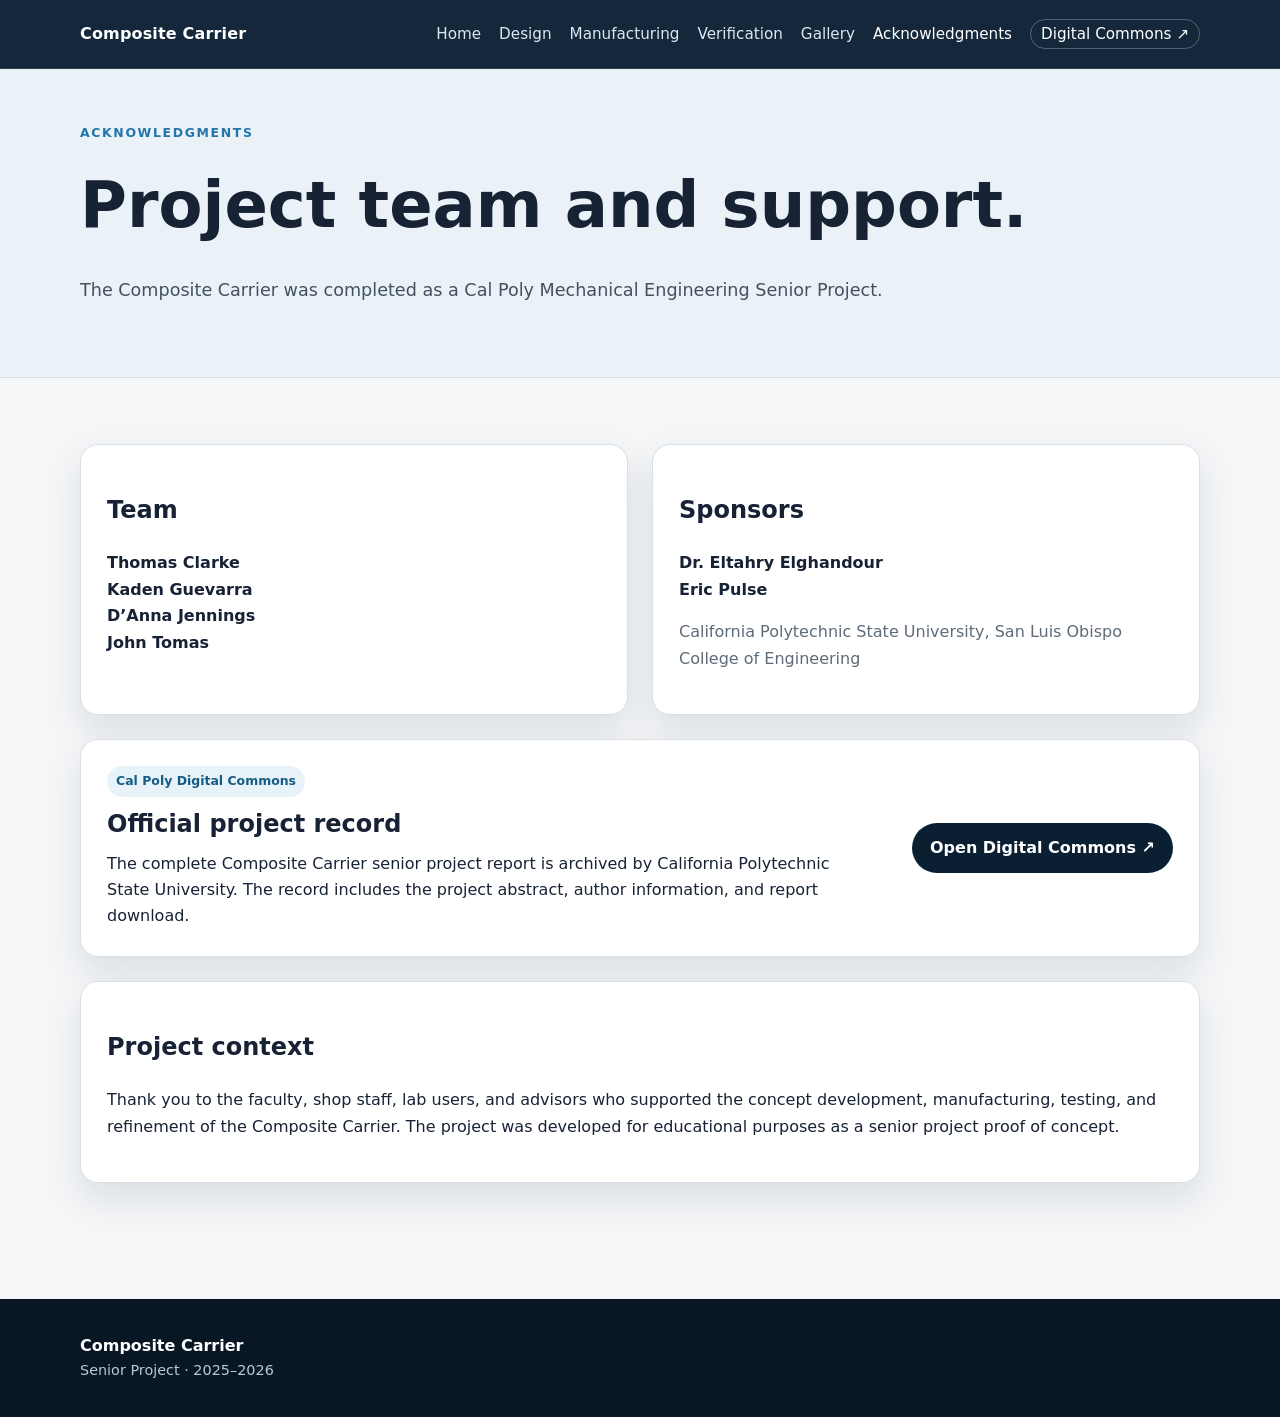
==== acknowledgments.html @ 3e09c5d9 "Add files via upload" ====
<!doctype html><html lang="en"><head><meta charset="utf-8"><meta name="viewport" content="width=device-width,initial-scale=1"><title>Composite Carrier | Acknowledgments</title><link rel="stylesheet" href="styles.css"></head><body>
<header class="site-header"><div class="wrap nav"><a class="brand" href="index.html">Composite Carrier</a><ul class="nav-links"><li><a href="index.html">Home</a></li><li><a href="design.html">Design</a></li><li><a href="manufacturing.html">Manufacturing</a></li><li><a href="verification.html">Verification</a></li><li><a href="gallery.html">Gallery</a></li><li><a aria-current="page" href="acknowledgments.html">Acknowledgments</a></li><li><a class="external" href="https://digitalcommons.calpoly.edu/mesp/912/" target="_blank" rel="noopener noreferrer" aria-label="View the Composite Carrier project in Cal Poly Digital Commons (opens in a new tab)">Digital Commons ↗</a></li></ul></div></header>
<div class="page-hero"><div class="wrap"><div class="section-kicker">Acknowledgments</div><h1>Project team and support.</h1><p class="lead">The Composite Carrier was completed as a Cal Poly Mechanical Engineering Senior Project.</p></div></div>
<main><section><div class="wrap grid"><div class="card span-6"><h2>Team</h2><p><strong>Thomas Clarke</strong><br><strong>Kaden Guevarra</strong><br><strong>D’Anna Jennings</strong><br><strong>John Tomas</strong></p></div><div class="card span-6"><h2>Sponsors</h2><p><strong>Dr. Eltahry Elghandour</strong><br><strong>Eric Pulse</strong></p><p class="muted">California Polytechnic State University, San Luis Obispo<br>College of Engineering</p></div><div class="card span-12 official-record"><div><span class="tag">Cal Poly Digital Commons</span><h2>Official project record</h2><p>The complete Composite Carrier senior project report is archived by California Polytechnic State University. The record includes the project abstract, author information, and report download.</p></div><a class="button record-button" href="https://digitalcommons.calpoly.edu/mesp/912/" target="_blank" rel="noopener noreferrer" aria-label="Open the Composite Carrier record in Cal Poly Digital Commons (opens in a new tab)">Open Digital Commons ↗</a></div><div class="card span-12"><h2>Project context</h2><p>Thank you to the faculty, shop staff, lab users, and advisors who supported the concept development, manufacturing, testing, and refinement of the Composite Carrier. The project was developed for educational purposes as a senior project proof of concept.</p></div></div></section></main>
<footer class="footer"><div class="wrap"><strong>Composite Carrier</strong><div class="small">Senior Project · 2025–2026</div></div></footer></body></html>
---- styles.css ----
:root{--ink:#172235;--navy:#0b1f33;--blue:#2376a8;--sky:#64b5d9;--paper:#f4f6f8;--card:#fff;--line:#d8e0e7;--muted:#5e6b78;--shadow:0 16px 36px rgba(12,31,51,.10)}
*{box-sizing:border-box}html{scroll-behavior:smooth}body{margin:0;font-family:Inter,ui-sans-serif,system-ui,-apple-system,BlinkMacSystemFont,"Segoe UI",sans-serif;color:var(--ink);background:var(--paper);line-height:1.65}a{color:var(--blue)}img{max-width:100%;display:block}.wrap{width:min(1120px,92vw);margin:auto}
.site-header{position:sticky;top:0;z-index:20;background:rgba(11,31,51,.96);backdrop-filter:blur(10px);color:white;border-bottom:1px solid rgba(255,255,255,.12)}.nav{display:flex;align-items:center;justify-content:space-between;gap:24px;min-height:68px}.brand{font-weight:800;letter-spacing:.01em;color:#fff;text-decoration:none}.nav-links{display:flex;gap:18px;list-style:none;padding:0;margin:0;flex-wrap:wrap}.nav-links a{color:#dce8f2;text-decoration:none;font-size:.95rem}.nav-links a:hover,.nav-links a[aria-current="page"]{color:#fff}
.hero{background:linear-gradient(110deg,rgba(11,31,51,.97),rgba(11,31,51,.76)),url('assets/img-000.jpg') center/cover;color:#fff;padding:86px 0 74px}.eyebrow{text-transform:uppercase;letter-spacing:.17em;font-size:.76rem;font-weight:800;color:#9dd6ef}.hero h1{font-size:clamp(2.5rem,6vw,5.3rem);line-height:.98;max-width:900px;margin:.25em 0 .35em}.hero p{font-size:1.18rem;max-width:760px;color:#dce8f2}.button{display:inline-flex;align-items:center;gap:8px;padding:12px 18px;border-radius:999px;background:#fff;color:var(--navy);text-decoration:none;font-weight:800;margin-top:12px}.button.secondary{background:transparent;color:#fff;border:1px solid rgba(255,255,255,.4);margin-left:8px}
section{padding:66px 0}.section-kicker{color:var(--blue);font-weight:800;text-transform:uppercase;letter-spacing:.13em;font-size:.78rem}.section-title{font-size:clamp(2rem,4vw,3.2rem);line-height:1.08;margin:.15em 0 .6em}.lead{font-size:1.1rem;color:#435160;max-width:820px}.grid{display:grid;grid-template-columns:repeat(12,1fr);gap:24px}.card{background:var(--card);border:1px solid var(--line);border-radius:18px;padding:26px;box-shadow:var(--shadow)}.card h3{margin-top:0}.span-4{grid-column:span 4}.span-6{grid-column:span 6}.span-8{grid-column:span 8}.span-12{grid-column:span 12}.metric{font-size:2rem;font-weight:900;color:var(--navy);line-height:1}.muted{color:var(--muted)}
.figure{background:#fff;border:1px solid var(--line);border-radius:18px;overflow:hidden;box-shadow:var(--shadow)}.figure img{width:100%;height:100%;object-fit:cover}.figure figcaption{padding:14px 18px;color:var(--muted);font-size:.9rem}.image-fit{height:360px;object-fit:contain!important;background:white;padding:18px}.timeline{border-left:3px solid var(--sky);padding-left:24px}.timeline h3{margin-bottom:.2em}.timeline p{margin-top:0;color:var(--muted)}
.callout{background:var(--navy);color:white;border-radius:20px;padding:32px}.callout p{color:#d7e2ec}.spec-table{width:100%;border-collapse:collapse;background:#fff;border-radius:14px;overflow:hidden;box-shadow:var(--shadow)}.spec-table th,.spec-table td{padding:14px 16px;border-bottom:1px solid var(--line);text-align:left;vertical-align:top}.spec-table th{background:#eaf2f7;color:var(--navy)}
.page-hero{padding:54px 0;background:#eaf2f7;border-bottom:1px solid var(--line)}.page-hero h1{font-size:clamp(2.3rem,5vw,4.2rem);margin:.15em 0}.gallery{columns:3 280px;column-gap:18px}.gallery figure{break-inside:avoid;margin:0 0 18px;background:#fff;border-radius:14px;overflow:hidden;border:1px solid var(--line)}.gallery img{width:100%}.gallery figcaption{padding:12px 14px;color:var(--muted);font-size:.9rem}.footer{padding:34px 0;background:#091725;color:#bac9d6;margin-top:50px}.footer strong{color:white}.small{font-size:.9rem}.official-record{display:flex;align-items:center;justify-content:space-between;gap:28px}.official-record h2{margin:.35em 0 .25em}.official-record p{margin:0;max-width:760px}.record-button{flex:0 0 auto;background:var(--navy);color:#fff;margin-top:0}.tag{display:inline-block;padding:5px 9px;background:#e7f3f9;color:#155d84;border-radius:999px;font-size:.78rem;font-weight:800;margin-right:5px}
.nav-links a.external{white-space:nowrap;padding:5px 10px;border:1px solid rgba(255,255,255,.28);border-radius:999px;color:#fff}.nav-links a.external:hover{background:rgba(255,255,255,.1);border-color:rgba(255,255,255,.5)}
@media(max-width:800px){.nav{align-items:flex-start;padding:14px 0;flex-direction:column;gap:8px}.nav-links{gap:11px}.hero{padding:62px 0}.span-4,.span-6,.span-8{grid-column:span 12}.button.secondary{margin-left:0}.official-record{align-items:flex-start;flex-direction:column}.image-fit{height:auto}}
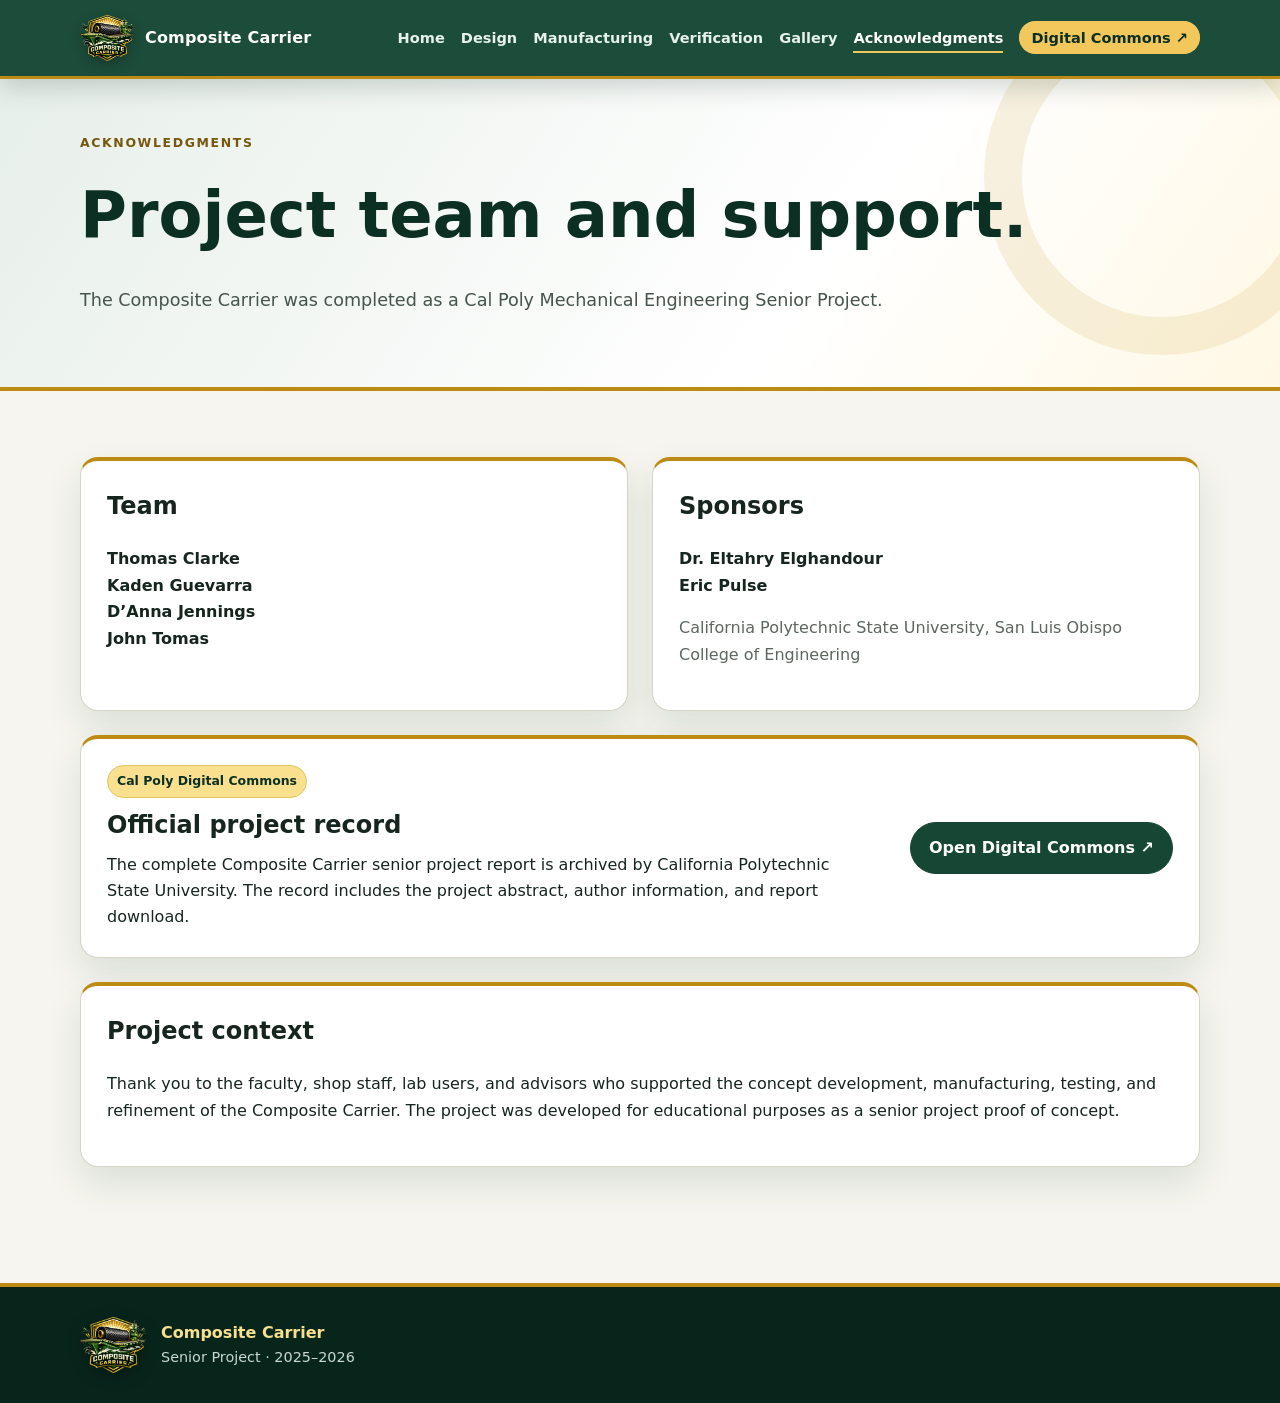
==== commit 68db8737: "Add files via upload" ====
--- a/acknowledgments.html
+++ b/acknowledgments.html
@@ -1,5 +1,5 @@
-<!doctype html><html lang="en"><head><meta charset="utf-8"><meta name="viewport" content="width=device-width,initial-scale=1"><title>Composite Carrier | Acknowledgments</title><link rel="stylesheet" href="styles.css"></head><body>
-<header class="site-header"><div class="wrap nav"><a class="brand" href="index.html">Composite Carrier</a><ul class="nav-links"><li><a href="index.html">Home</a></li><li><a href="design.html">Design</a></li><li><a href="manufacturing.html">Manufacturing</a></li><li><a href="verification.html">Verification</a></li><li><a href="gallery.html">Gallery</a></li><li><a aria-current="page" href="acknowledgments.html">Acknowledgments</a></li><li><a class="external" href="https://digitalcommons.calpoly.edu/mesp/912/" target="_blank" rel="noopener noreferrer" aria-label="View the Composite Carrier project in Cal Poly Digital Commons (opens in a new tab)">Digital Commons ↗</a></li></ul></div></header>
+<!doctype html><html lang="en"><head><meta charset="utf-8"><meta name="viewport" content="width=device-width,initial-scale=1"><title>Composite Carrier | Acknowledgments</title><meta name="theme-color" content="#154734"><link rel="icon" type="image/png" href="assets/composite-carrier-favicon.png"><link rel="stylesheet" href="styles.css"></head><body>
+<header class="site-header"><div class="wrap nav"><a class="brand" href="index.html" aria-label="Composite Carrier home"><img class="brand-logo" src="assets/composite-carrier-logo.png" alt="" width="54" height="46"><span>Composite Carrier</span></a><ul class="nav-links"><li><a href="index.html">Home</a></li><li><a href="design.html">Design</a></li><li><a href="manufacturing.html">Manufacturing</a></li><li><a href="verification.html">Verification</a></li><li><a href="gallery.html">Gallery</a></li><li><a aria-current="page" href="acknowledgments.html">Acknowledgments</a></li><li><a class="external" href="https://digitalcommons.calpoly.edu/mesp/912/" target="_blank" rel="noopener noreferrer" aria-label="View the Composite Carrier project in Cal Poly Digital Commons (opens in a new tab)">Digital Commons ↗</a></li></ul></div></header>
 <div class="page-hero"><div class="wrap"><div class="section-kicker">Acknowledgments</div><h1>Project team and support.</h1><p class="lead">The Composite Carrier was completed as a Cal Poly Mechanical Engineering Senior Project.</p></div></div>
 <main><section><div class="wrap grid"><div class="card span-6"><h2>Team</h2><p><strong>Thomas Clarke</strong><br><strong>Kaden Guevarra</strong><br><strong>D’Anna Jennings</strong><br><strong>John Tomas</strong></p></div><div class="card span-6"><h2>Sponsors</h2><p><strong>Dr. Eltahry Elghandour</strong><br><strong>Eric Pulse</strong></p><p class="muted">California Polytechnic State University, San Luis Obispo<br>College of Engineering</p></div><div class="card span-12 official-record"><div><span class="tag">Cal Poly Digital Commons</span><h2>Official project record</h2><p>The complete Composite Carrier senior project report is archived by California Polytechnic State University. The record includes the project abstract, author information, and report download.</p></div><a class="button record-button" href="https://digitalcommons.calpoly.edu/mesp/912/" target="_blank" rel="noopener noreferrer" aria-label="Open the Composite Carrier record in Cal Poly Digital Commons (opens in a new tab)">Open Digital Commons ↗</a></div><div class="card span-12"><h2>Project context</h2><p>Thank you to the faculty, shop staff, lab users, and advisors who supported the concept development, manufacturing, testing, and refinement of the Composite Carrier. The project was developed for educational purposes as a senior project proof of concept.</p></div></div></section></main>
-<footer class="footer"><div class="wrap"><strong>Composite Carrier</strong><div class="small">Senior Project · 2025–2026</div></div></footer></body></html>
+<footer class="footer"><div class="wrap footer-inner"><img class="footer-logo" src="assets/composite-carrier-logo.png" alt="Composite Carrier team logo" width="66" height="56"><div><strong>Composite Carrier</strong><div class="small">Senior Project · 2025–2026</div></div></div></footer></body></html>
--- a/styles.css
+++ b/styles.css
@@ -1,10 +1,485 @@
-:root{--ink:#172235;--navy:#0b1f33;--blue:#2376a8;--sky:#64b5d9;--paper:#f4f6f8;--card:#fff;--line:#d8e0e7;--muted:#5e6b78;--shadow:0 16px 36px rgba(12,31,51,.10)}
-*{box-sizing:border-box}html{scroll-behavior:smooth}body{margin:0;font-family:Inter,ui-sans-serif,system-ui,-apple-system,BlinkMacSystemFont,"Segoe UI",sans-serif;color:var(--ink);background:var(--paper);line-height:1.65}a{color:var(--blue)}img{max-width:100%;display:block}.wrap{width:min(1120px,92vw);margin:auto}
-.site-header{position:sticky;top:0;z-index:20;background:rgba(11,31,51,.96);backdrop-filter:blur(10px);color:white;border-bottom:1px solid rgba(255,255,255,.12)}.nav{display:flex;align-items:center;justify-content:space-between;gap:24px;min-height:68px}.brand{font-weight:800;letter-spacing:.01em;color:#fff;text-decoration:none}.nav-links{display:flex;gap:18px;list-style:none;padding:0;margin:0;flex-wrap:wrap}.nav-links a{color:#dce8f2;text-decoration:none;font-size:.95rem}.nav-links a:hover,.nav-links a[aria-current="page"]{color:#fff}
-.hero{background:linear-gradient(110deg,rgba(11,31,51,.97),rgba(11,31,51,.76)),url('assets/img-000.jpg') center/cover;color:#fff;padding:86px 0 74px}.eyebrow{text-transform:uppercase;letter-spacing:.17em;font-size:.76rem;font-weight:800;color:#9dd6ef}.hero h1{font-size:clamp(2.5rem,6vw,5.3rem);line-height:.98;max-width:900px;margin:.25em 0 .35em}.hero p{font-size:1.18rem;max-width:760px;color:#dce8f2}.button{display:inline-flex;align-items:center;gap:8px;padding:12px 18px;border-radius:999px;background:#fff;color:var(--navy);text-decoration:none;font-weight:800;margin-top:12px}.button.secondary{background:transparent;color:#fff;border:1px solid rgba(255,255,255,.4);margin-left:8px}
-section{padding:66px 0}.section-kicker{color:var(--blue);font-weight:800;text-transform:uppercase;letter-spacing:.13em;font-size:.78rem}.section-title{font-size:clamp(2rem,4vw,3.2rem);line-height:1.08;margin:.15em 0 .6em}.lead{font-size:1.1rem;color:#435160;max-width:820px}.grid{display:grid;grid-template-columns:repeat(12,1fr);gap:24px}.card{background:var(--card);border:1px solid var(--line);border-radius:18px;padding:26px;box-shadow:var(--shadow)}.card h3{margin-top:0}.span-4{grid-column:span 4}.span-6{grid-column:span 6}.span-8{grid-column:span 8}.span-12{grid-column:span 12}.metric{font-size:2rem;font-weight:900;color:var(--navy);line-height:1}.muted{color:var(--muted)}
-.figure{background:#fff;border:1px solid var(--line);border-radius:18px;overflow:hidden;box-shadow:var(--shadow)}.figure img{width:100%;height:100%;object-fit:cover}.figure figcaption{padding:14px 18px;color:var(--muted);font-size:.9rem}.image-fit{height:360px;object-fit:contain!important;background:white;padding:18px}.timeline{border-left:3px solid var(--sky);padding-left:24px}.timeline h3{margin-bottom:.2em}.timeline p{margin-top:0;color:var(--muted)}
-.callout{background:var(--navy);color:white;border-radius:20px;padding:32px}.callout p{color:#d7e2ec}.spec-table{width:100%;border-collapse:collapse;background:#fff;border-radius:14px;overflow:hidden;box-shadow:var(--shadow)}.spec-table th,.spec-table td{padding:14px 16px;border-bottom:1px solid var(--line);text-align:left;vertical-align:top}.spec-table th{background:#eaf2f7;color:var(--navy)}
-.page-hero{padding:54px 0;background:#eaf2f7;border-bottom:1px solid var(--line)}.page-hero h1{font-size:clamp(2.3rem,5vw,4.2rem);margin:.15em 0}.gallery{columns:3 280px;column-gap:18px}.gallery figure{break-inside:avoid;margin:0 0 18px;background:#fff;border-radius:14px;overflow:hidden;border:1px solid var(--line)}.gallery img{width:100%}.gallery figcaption{padding:12px 14px;color:var(--muted);font-size:.9rem}.footer{padding:34px 0;background:#091725;color:#bac9d6;margin-top:50px}.footer strong{color:white}.small{font-size:.9rem}.official-record{display:flex;align-items:center;justify-content:space-between;gap:28px}.official-record h2{margin:.35em 0 .25em}.official-record p{margin:0;max-width:760px}.record-button{flex:0 0 auto;background:var(--navy);color:#fff;margin-top:0}.tag{display:inline-block;padding:5px 9px;background:#e7f3f9;color:#155d84;border-radius:999px;font-size:.78rem;font-weight:800;margin-right:5px}
-.nav-links a.external{white-space:nowrap;padding:5px 10px;border:1px solid rgba(255,255,255,.28);border-radius:999px;color:#fff}.nav-links a.external:hover{background:rgba(255,255,255,.1);border-color:rgba(255,255,255,.5)}
-@media(max-width:800px){.nav{align-items:flex-start;padding:14px 0;flex-direction:column;gap:8px}.nav-links{gap:11px}.hero{padding:62px 0}.span-4,.span-6,.span-8{grid-column:span 12}.button.secondary{margin-left:0}.official-record{align-items:flex-start;flex-direction:column}.image-fit{height:auto}}
+:root {
+  --poly-green: #154734;
+  --poly-green-deep: #0c2f24;
+  --poly-green-dark: #08251c;
+  --poly-green-soft: #e7efe9;
+  --mustang-gold: #bd8b13;
+  --gold-bright: #f2c75c;
+  --gold-soft: #f8e08e;
+  --gold-wash: #fff8e5;
+  --ink: #17251f;
+  --paper: #f6f5ef;
+  --card: #ffffff;
+  --line: #d8d4c5;
+  --muted: #5b675f;
+  --shadow: 0 16px 36px rgba(21, 71, 52, 0.12);
+}
+
+* { box-sizing: border-box; }
+html { scroll-behavior: smooth; }
+body {
+  margin: 0;
+  font-family: Inter, ui-sans-serif, system-ui, -apple-system, BlinkMacSystemFont, "Segoe UI", sans-serif;
+  color: var(--ink);
+  background: var(--paper);
+  line-height: 1.65;
+}
+a { color: var(--poly-green); }
+a:hover { color: var(--mustang-gold); }
+img { max-width: 100%; display: block; }
+.wrap { width: min(1120px, 92vw); margin: auto; }
+
+.site-header {
+  position: sticky;
+  top: 0;
+  z-index: 20;
+  color: #fff;
+  background: rgba(21, 71, 52, 0.97);
+  border-bottom: 3px solid var(--mustang-gold);
+  box-shadow: 0 8px 24px rgba(8, 37, 28, 0.18);
+  backdrop-filter: blur(10px);
+}
+.nav {
+  min-height: 76px;
+  display: flex;
+  align-items: center;
+  justify-content: space-between;
+  gap: 22px;
+}
+.brand {
+  display: inline-flex;
+  align-items: center;
+  gap: 11px;
+  flex: 0 0 auto;
+  color: #fff;
+  font-weight: 850;
+  letter-spacing: 0.01em;
+  line-height: 1.1;
+  text-decoration: none;
+}
+.brand:hover { color: var(--gold-soft); }
+.brand-logo {
+  width: 54px;
+  height: 46px;
+  object-fit: contain;
+  filter: drop-shadow(0 4px 6px rgba(0, 0, 0, 0.28));
+}
+.nav-links {
+  display: flex;
+  align-items: center;
+  justify-content: flex-end;
+  gap: 16px;
+  flex-wrap: wrap;
+  list-style: none;
+  padding: 0;
+  margin: 0;
+}
+.nav-links a {
+  position: relative;
+  color: #e7f1eb;
+  text-decoration: none;
+  font-size: 0.91rem;
+  font-weight: 650;
+}
+.nav-links a:not(.external)::after {
+  content: "";
+  position: absolute;
+  left: 0;
+  right: 100%;
+  bottom: -7px;
+  height: 2px;
+  background: var(--gold-bright);
+  transition: right 160ms ease;
+}
+.nav-links a:hover,
+.nav-links a[aria-current="page"] { color: #fff; }
+.nav-links a:hover::after,
+.nav-links a[aria-current="page"]::after { right: 0; }
+.nav-links a.external {
+  white-space: nowrap;
+  padding: 7px 11px;
+  color: var(--poly-green-deep);
+  background: var(--gold-bright);
+  border: 1px solid var(--gold-bright);
+  border-radius: 999px;
+}
+.nav-links a.external:hover {
+  color: var(--poly-green-deep);
+  background: var(--gold-soft);
+  border-color: var(--gold-soft);
+}
+
+.hero {
+  color: #fff;
+  padding: 76px 0 70px;
+  background:
+    linear-gradient(112deg, rgba(8, 37, 28, 0.98) 0%, rgba(21, 71, 52, 0.94) 58%, rgba(21, 71, 52, 0.76) 100%),
+    url("assets/img-000.jpg") center / cover;
+  border-bottom: 6px solid var(--mustang-gold);
+}
+.hero-grid {
+  display: grid;
+  grid-template-columns: minmax(0, 1.45fr) minmax(280px, 0.7fr);
+  align-items: center;
+  gap: clamp(30px, 5vw, 64px);
+}
+.hero-copy { min-width: 0; }
+.eyebrow {
+  color: var(--gold-soft);
+  font-size: 0.76rem;
+  font-weight: 850;
+  letter-spacing: 0.17em;
+  text-transform: uppercase;
+}
+.hero h1 {
+  max-width: 900px;
+  margin: 0.25em 0 0.35em;
+  font-size: clamp(2.5rem, 6vw, 5.3rem);
+  line-height: 0.98;
+  text-wrap: balance;
+}
+.hero p {
+  max-width: 760px;
+  color: #e3eee8;
+  font-size: 1.18rem;
+}
+.hero-actions {
+  display: flex;
+  flex-wrap: wrap;
+  gap: 10px;
+  margin-top: 18px;
+}
+.hero-logo {
+  margin: 0;
+  padding: clamp(18px, 3vw, 30px);
+  background: rgba(255, 255, 255, 0.95);
+  border: 3px solid var(--mustang-gold);
+  border-radius: 28px;
+  box-shadow: 0 24px 60px rgba(0, 0, 0, 0.32);
+}
+.hero-logo img {
+  width: 100%;
+  max-height: 430px;
+  object-fit: contain;
+  filter: drop-shadow(0 12px 18px rgba(8, 37, 28, 0.22));
+}
+.button {
+  display: inline-flex;
+  align-items: center;
+  justify-content: center;
+  gap: 8px;
+  margin-top: 0;
+  padding: 12px 18px;
+  color: var(--poly-green-deep);
+  background: var(--gold-bright);
+  border: 1px solid var(--gold-bright);
+  border-radius: 999px;
+  font-weight: 850;
+  text-decoration: none;
+  transition: transform 160ms ease, background 160ms ease, border-color 160ms ease;
+}
+.button:hover {
+  color: var(--poly-green-deep);
+  background: var(--gold-soft);
+  border-color: var(--gold-soft);
+  transform: translateY(-1px);
+}
+.button.secondary {
+  color: #fff;
+  background: transparent;
+  border-color: rgba(248, 224, 142, 0.72);
+}
+.button.secondary:hover {
+  color: var(--poly-green-deep);
+  background: var(--gold-soft);
+  border-color: var(--gold-soft);
+}
+
+section { padding: 66px 0; }
+.section-kicker {
+  color: #76570d;
+  font-size: 0.78rem;
+  font-weight: 850;
+  letter-spacing: 0.13em;
+  text-transform: uppercase;
+}
+.section-title {
+  margin: 0.15em 0 0.6em;
+  font-size: clamp(2rem, 4vw, 3.2rem);
+  line-height: 1.08;
+  text-wrap: balance;
+}
+.lead {
+  max-width: 820px;
+  color: #46544b;
+  font-size: 1.1rem;
+}
+.grid {
+  display: grid;
+  grid-template-columns: repeat(12, 1fr);
+  gap: 24px;
+}
+.grid > * { min-width: 0; }
+.card {
+  position: relative;
+  padding: 26px;
+  overflow: hidden;
+  background: var(--card);
+  border: 1px solid var(--line);
+  border-top: 4px solid var(--mustang-gold);
+  border-radius: 18px;
+  box-shadow: var(--shadow);
+}
+.card h2,
+.card h3 { margin-top: 0; }
+.span-4 { grid-column: span 4; }
+.span-5 { grid-column: span 5; }
+.span-6 { grid-column: span 6; }
+.span-7 { grid-column: span 7; }
+.span-8 { grid-column: span 8; }
+.span-12 { grid-column: span 12; }
+.metric {
+  color: var(--poly-green);
+  font-size: 2rem;
+  font-weight: 900;
+  line-height: 1;
+}
+.muted { color: var(--muted); }
+
+.figure {
+  margin: 0;
+  overflow: hidden;
+  background: #fff;
+  border: 1px solid var(--line);
+  border-radius: 18px;
+  box-shadow: var(--shadow);
+}
+.figure img {
+  width: 100%;
+  height: 100%;
+  object-fit: cover;
+}
+.figure figcaption {
+  padding: 14px 18px;
+  color: var(--muted);
+  background: var(--gold-wash);
+  border-top: 1px solid #eadfbf;
+  font-size: 0.9rem;
+}
+.image-fit {
+  height: 360px;
+  padding: 18px;
+  object-fit: contain !important;
+  background: #fff;
+}
+.timeline {
+  padding-left: 24px;
+  border-left: 4px solid var(--mustang-gold);
+}
+.timeline h3 {
+  margin-bottom: 0.2em;
+  color: var(--poly-green);
+}
+.timeline p {
+  margin-top: 0;
+  color: var(--muted);
+}
+.callout {
+  padding: 32px;
+  color: #fff;
+  background: linear-gradient(135deg, var(--poly-green-deep), var(--poly-green));
+  border: 2px solid var(--mustang-gold);
+  border-radius: 20px;
+  box-shadow: var(--shadow);
+}
+.callout h2,
+.callout strong { color: var(--gold-soft); }
+.callout p { color: #e1ece6; }
+.spec-table {
+  width: 100%;
+  overflow: hidden;
+  background: #fff;
+  border-collapse: collapse;
+  border-radius: 14px;
+  box-shadow: var(--shadow);
+}
+.spec-table th,
+.spec-table td {
+  padding: 14px 16px;
+  border-bottom: 1px solid var(--line);
+  text-align: left;
+  vertical-align: top;
+}
+.spec-table th {
+  color: #fff;
+  background: var(--poly-green);
+  border-bottom-color: var(--mustang-gold);
+}
+.spec-table tbody tr:nth-child(even) { background: var(--gold-wash); }
+
+.page-hero {
+  position: relative;
+  overflow: hidden;
+  padding: 54px 0;
+  background: linear-gradient(125deg, var(--poly-green-soft) 0%, #fff 64%, var(--gold-wash) 100%);
+  border-bottom: 4px solid var(--mustang-gold);
+}
+.page-hero::after {
+  content: "";
+  position: absolute;
+  top: -80px;
+  right: -60px;
+  width: 280px;
+  height: 280px;
+  border: 38px solid rgba(189, 139, 19, 0.12);
+  border-radius: 50%;
+}
+.page-hero .wrap { position: relative; z-index: 1; }
+.page-hero h1 {
+  margin: 0.15em 0;
+  color: var(--poly-green-deep);
+  font-size: clamp(2.3rem, 5vw, 4.2rem);
+  text-wrap: balance;
+}
+.gallery {
+  columns: 3 280px;
+  column-gap: 18px;
+}
+.gallery figure {
+  break-inside: avoid;
+  margin: 0 0 18px;
+  overflow: hidden;
+  background: #fff;
+  border: 1px solid var(--line);
+  border-radius: 14px;
+  box-shadow: 0 10px 26px rgba(21, 71, 52, 0.08);
+}
+.gallery img { width: 100%; }
+.gallery figcaption {
+  padding: 12px 14px;
+  color: var(--muted);
+  background: var(--gold-wash);
+  border-top: 1px solid #eadfbf;
+  font-size: 0.9rem;
+}
+.gallery .logo-gallery {
+  padding: 18px 18px 0;
+  background: linear-gradient(145deg, #fff, var(--gold-wash));
+  border: 2px solid var(--mustang-gold);
+}
+.gallery .logo-gallery img {
+  max-height: 420px;
+  object-fit: contain;
+}
+.gallery .logo-gallery figcaption { margin: 0 -18px; }
+
+.official-record {
+  display: flex;
+  align-items: center;
+  justify-content: space-between;
+  gap: 28px;
+}
+.official-record h2 { margin: 0.35em 0 0.25em; }
+.official-record p { max-width: 760px; margin: 0; }
+.record-button {
+  flex: 0 0 auto;
+  color: #fff;
+  background: var(--poly-green);
+  border-color: var(--poly-green);
+}
+.record-button:hover {
+  color: var(--poly-green-deep);
+  background: var(--gold-soft);
+  border-color: var(--gold-soft);
+}
+.tag {
+  display: inline-block;
+  margin-right: 5px;
+  padding: 5px 9px;
+  color: var(--poly-green-deep);
+  background: var(--gold-soft);
+  border: 1px solid #e1c45d;
+  border-radius: 999px;
+  font-size: 0.78rem;
+  font-weight: 850;
+}
+
+.footer {
+  margin-top: 50px;
+  padding: 30px 0;
+  color: #c8d7cf;
+  background: var(--poly-green-dark);
+  border-top: 4px solid var(--mustang-gold);
+}
+.footer-inner {
+  display: flex;
+  align-items: center;
+  gap: 15px;
+}
+.footer-logo {
+  width: 66px;
+  height: 56px;
+  object-fit: contain;
+  filter: drop-shadow(0 4px 8px rgba(0, 0, 0, 0.32));
+}
+.footer strong { color: var(--gold-soft); }
+.small { font-size: 0.9rem; }
+
+@media (max-width: 1020px) {
+  .nav {
+    align-items: flex-start;
+    flex-direction: column;
+    gap: 8px;
+    padding: 12px 0 15px;
+  }
+  .nav-links { justify-content: flex-start; gap: 12px 15px; }
+  .hero-grid { grid-template-columns: minmax(0, 1.25fr) minmax(250px, 0.75fr); }
+}
+
+@media (max-width: 800px) {
+  .brand-logo { width: 50px; height: 42px; }
+  .nav-links a { font-size: 0.88rem; }
+  .nav-links a:not(.external)::after { bottom: -4px; }
+  .hero { padding: 58px 0 54px; }
+  .hero-grid { grid-template-columns: 1fr; }
+  .hero-copy { grid-row: 1; }
+  .hero-logo {
+    justify-self: center;
+    width: min(340px, 84%);
+    grid-row: 2;
+    margin-top: 12px;
+  }
+  .span-4,
+  .span-5,
+  .span-6,
+  .span-7,
+  .span-8 { grid-column: span 12; }
+  .official-record {
+    align-items: flex-start;
+    flex-direction: column;
+  }
+  .image-fit { height: auto; }
+}
+
+@media (max-width: 520px) {
+  .wrap { width: min(94vw, 1120px); }
+  .brand { font-size: 0.98rem; }
+  .brand-logo { width: 46px; height: 39px; }
+  .nav-links { gap: 10px 13px; }
+  .nav-links a { font-size: 0.82rem; }
+  .nav-links a.external { padding: 5px 9px; }
+  .hero h1 { font-size: clamp(2.35rem, 13vw, 3.5rem); }
+  .hero p { font-size: 1.04rem; }
+  .hero-actions { align-items: stretch; flex-direction: column; }
+  .button { width: 100%; }
+  section { padding: 50px 0; }
+  .card { padding: 22px; }
+  .page-hero { padding: 44px 0; }
+  .footer-inner { align-items: flex-start; }
+  .footer-logo { width: 58px; height: 50px; }
+}
+
+@media (prefers-reduced-motion: reduce) {
+  html { scroll-behavior: auto; }
+  *, *::before, *::after { transition: none !important; }
+}
